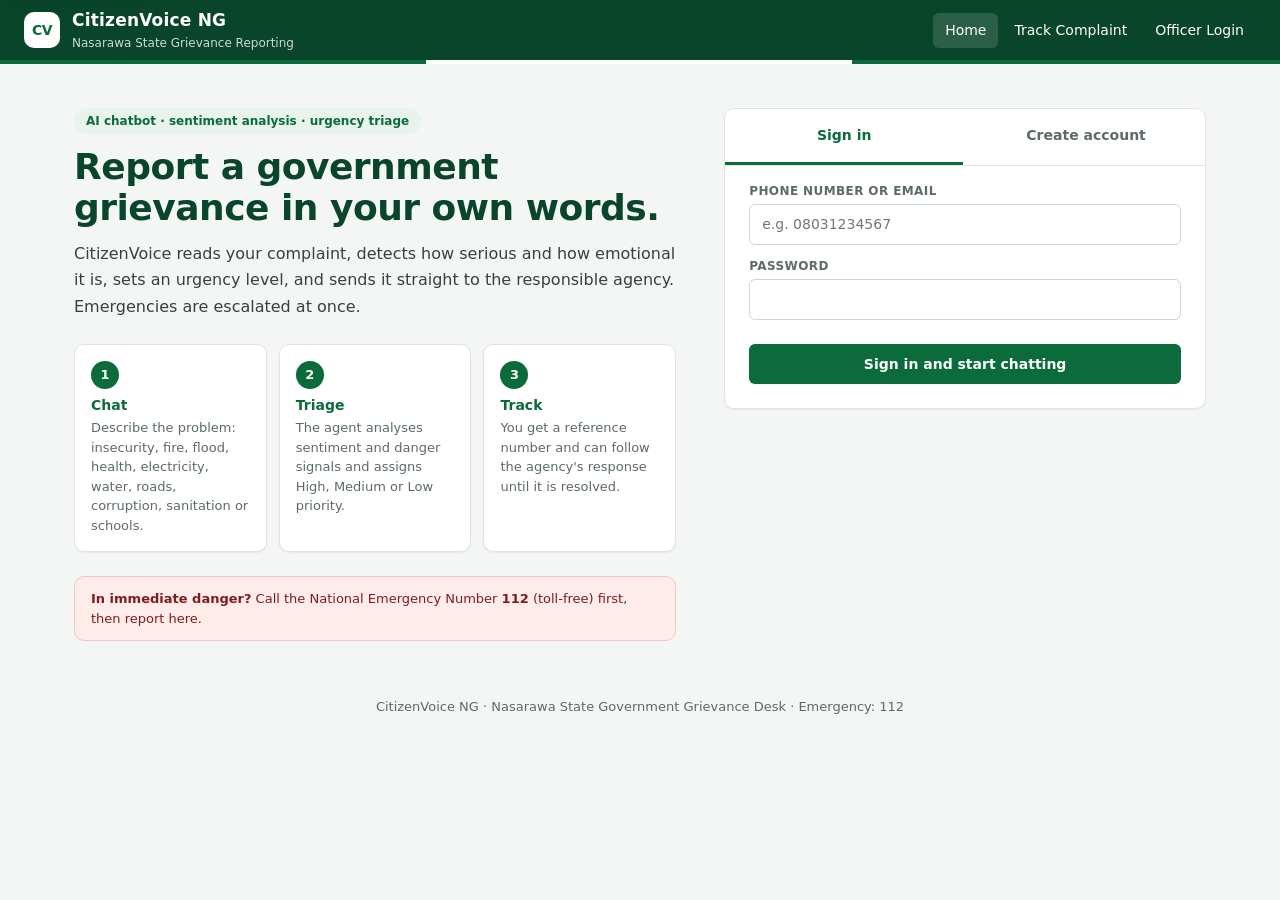
==== static/index.html @ cbf18ff1 "CitizenVoice NG: grievance reporting bot with urgency triage FastAPI app with a perceive-decide-act " ====
<!DOCTYPE html>
<html lang="en">
<head>
  <meta charset="utf-8">
  <meta name="viewport" content="width=device-width, initial-scale=1">
  <meta name="description" content="Report a government grievance in Nasarawa State. CitizenVoice analyses your complaint, sets its priority and routes it to the responsible agency.">
  <title>CitizenVoice NG · Report a Government Grievance</title>
  <link rel="icon" href="/static/img/favicon.svg" type="image/svg+xml">
  <link rel="stylesheet" href="/static/css/base.css">
  <link rel="stylesheet" href="/static/css/home.css">
  <script type="module" src="/static/js/home.js"></script>
</head>
<body>
  <a class="skip-link" href="#main">Skip to content</a>

  <header class="topbar">
    <a class="brand" href="/">
      <span class="brand__logo" aria-hidden="true">CV</span>
      <span>
        <span class="brand__name">CitizenVoice NG</span>
        <span class="brand__tag">Nasarawa State Grievance Reporting</span>
      </span>
    </a>
    <nav class="nav" aria-label="Main">
      <a class="nav__link is-active" href="/" aria-current="page">Home</a>
      <a class="nav__link" href="/track">Track Complaint</a>
      <a class="nav__link" href="/admin">Officer Login</a>
    </nav>
  </header>

  <main id="main" class="container hero">
    <section class="hero__intro" aria-labelledby="hero-title">
      <span class="badge">AI chatbot · sentiment analysis · urgency triage</span>
      <h1 id="hero-title" class="hero__title">Report a government grievance in your own words.</h1>
      <p class="hero__lead">
        CitizenVoice reads your complaint, detects how serious and how emotional it is, sets an
        urgency level, and sends it straight to the responsible agency. Emergencies are escalated at once.
      </p>

      <ol class="steps">
        <li class="step">
          <span class="step__number">1</span>
          <h2 class="step__title">Chat</h2>
          <p class="step__text">Describe the problem: insecurity, fire, flood, health, electricity, water, roads, corruption, sanitation or schools.</p>
        </li>
        <li class="step">
          <span class="step__number">2</span>
          <h2 class="step__title">Triage</h2>
          <p class="step__text">The agent analyses sentiment and danger signals and assigns High, Medium or Low priority.</p>
        </li>
        <li class="step">
          <span class="step__number">3</span>
          <h2 class="step__title">Track</h2>
          <p class="step__text">You get a reference number and can follow the agency's response until it is resolved.</p>
        </li>
      </ol>

      <p class="alert alert--danger hero__emergency">
        <strong>In immediate danger?</strong> Call the National Emergency Number <strong>112</strong>
        (toll-free) first, then report here.
      </p>
    </section>

    <section class="card auth-card" aria-label="Sign in or create an account">
      <p class="alert alert--info auth-card__notice" id="signed-in-notice" hidden>
        You are signed in as <strong data-user-name></strong>.
        <a id="continue-link" href="/chat">Continue</a>
      </p>

      <div class="tabs auth-card__tabs" role="tablist" aria-label="Account">
        <button class="tab is-active" type="button" role="tab" id="tab-login"
                aria-selected="true" aria-controls="panel-login" data-tab="login">Sign in</button>
        <button class="tab" type="button" role="tab" id="tab-register"
                aria-selected="false" aria-controls="panel-register" data-tab="register" tabindex="-1">Create account</button>
      </div>

      <form class="form" id="panel-login" role="tabpanel" aria-labelledby="tab-login">
        <div class="field">
          <label class="field__label" for="login-id">Phone number or email</label>
          <input class="input" id="login-id" name="phone" autocomplete="username" placeholder="e.g. 08031234567" required>
        </div>
        <div class="field">
          <label class="field__label" for="login-password">Password</label>
          <input class="input" id="login-password" name="password" type="password" autocomplete="current-password" required>
        </div>
        <p class="form-error" role="alert" data-error></p>
        <button class="btn btn--primary btn--block" type="submit">Sign in and start chatting</button>
      </form>

      <form class="form" id="panel-register" role="tabpanel" aria-labelledby="tab-register" hidden>
        <div class="field">
          <label class="field__label" for="reg-name">Full name</label>
          <input class="input" id="reg-name" name="full_name" autocomplete="name" placeholder="e.g. Amina Yusuf" required minlength="2" maxlength="80">
        </div>
        <div class="field">
          <label class="field__label" for="reg-phone">Phone number</label>
          <input class="input" id="reg-phone" name="phone" type="tel" inputmode="numeric" autocomplete="tel" placeholder="e.g. 08031234567" required minlength="7" maxlength="20">
        </div>
        <div class="field">
          <label class="field__label" for="reg-email">Email <span class="muted">(optional)</span></label>
          <input class="input" id="reg-email" name="email" type="email" autocomplete="email">
        </div>
        <div class="field">
          <label class="field__label" for="reg-lga">Local Government Area</label>
          <select class="select" id="reg-lga" name="lga" required>
            <option value="" disabled selected>Loading…</option>
          </select>
        </div>
        <div class="field">
          <label class="field__label" for="reg-password">Password</label>
          <input class="input" id="reg-password" name="password" type="password" autocomplete="new-password" required minlength="6">
        </div>
        <p class="form-error" role="alert" data-error></p>
        <button class="btn btn--primary btn--block" type="submit">Create account</button>
      </form>
    </section>
  </main>

  <footer class="footer">
    CitizenVoice NG · Nasarawa State Government Grievance Desk · Emergency: 112
  </footer>
</body>
</html>
---- static/css/base.css ----
/* ==========================================================================
   CitizenVoice NG - shared design system
   Tokens, base elements, layout primitives and reusable components.
   Page-specific rules live in home.css, chat.css, track.css and admin.css.
   ========================================================================== */

/* ---------- Design tokens ---------- */
:root {
  color-scheme: light;

  /* brand */
  --green-900: #06331f;
  --green-800: #08452a;
  --green-700: #0b6b3a;
  --green-600: #12804a;
  --green-100: #d3eadb;
  --green-50: #e8f3ec;

  /* neutrals */
  --ink: #17201b;
  --ink-soft: #34423a;
  --muted: #5d6b63;
  --line: #dfe5e1;
  --line-soft: #eef1ef;
  --bg: #f4f6f5;
  --surface: #ffffff;
  --surface-alt: #fafbfa;

  /* status */
  --danger: #c62828;
  --danger-bg: #fdecea;
  --danger-line: #f3c4c0;
  --danger-ink: #7f1d1d;
  --warning: #b26a00;
  --warning-bg: #fff4e0;
  --success: #2e7d32;
  --success-bg: #e8f5e9;
  --info: #1565c0;
  --info-bg: #e3f2fd;

  /* data colours (also read by admin.js for charts) */
  --c-high: #c62828;
  --c-medium: #e0a000;
  --c-low: #2e7d32;
  --c-negative: #c4512a;
  --c-neutral: #78909c;
  --c-positive: #1e88e5;
  --c-bar: var(--green-700);
  --c-bar-alt: #3d7a59;

  /* shape and depth */
  --radius-sm: 6px;
  --radius: 10px;
  --radius-lg: 14px;
  --radius-pill: 999px;
  --shadow-sm: 0 1px 2px rgba(16, 24, 20, 0.06);
  --shadow: 0 4px 16px rgba(16, 24, 20, 0.08);
  --shadow-lg: 0 16px 48px rgba(16, 24, 20, 0.2);

  /* type and spacing */
  --font: system-ui, -apple-system, "Segoe UI", Roboto, "Helvetica Neue", Arial, sans-serif;
  --fs-xs: 0.75rem;
  --fs-sm: 0.8125rem;
  --fs-base: 0.875rem;
  --fs-md: 1rem;
  --fs-lg: 1.25rem;
  --fs-xl: 1.75rem;
  --space-1: 4px;
  --space-2: 8px;
  --space-3: 12px;
  --space-4: 16px;
  --space-5: 24px;
  --space-6: 32px;
  --space-7: 48px;

  --topbar-h: 60px;
  --focus: 0 0 0 3px rgba(11, 107, 58, 0.35);
}

/* ---------- Base ---------- */
*,
*::before,
*::after {
  box-sizing: border-box;
}

html {
  -webkit-text-size-adjust: 100%;
}

body {
  margin: 0;
  min-height: 100vh;
  font-family: var(--font);
  font-size: var(--fs-base);
  line-height: 1.5;
  color: var(--ink);
  background: var(--bg);
  -webkit-font-smoothing: antialiased;
}

h1,
h2,
h3,
h4 {
  margin: 0;
  line-height: 1.25;
  color: var(--ink);
}

p {
  margin: 0;
}

a {
  color: var(--green-700);
  text-underline-offset: 2px;
}

a:hover {
  color: var(--green-800);
}

button,
input,
select,
textarea {
  font: inherit;
  color: inherit;
}

button {
  cursor: pointer;
}

:focus-visible {
  outline: none;
  box-shadow: var(--focus);
}

[hidden] {
  display: none !important;
}

/* ---------- Utilities ---------- */
.sr-only {
  position: absolute;
  width: 1px;
  height: 1px;
  padding: 0;
  margin: -1px;
  overflow: hidden;
  clip: rect(0 0 0 0);
  white-space: nowrap;
  border: 0;
}

.muted {
  color: var(--muted);
}

.small {
  font-size: var(--fs-sm);
}

.nowrap {
  white-space: nowrap;
}

.stack > * + * {
  margin-top: var(--space-3);
}

.skip-link {
  position: absolute;
  left: var(--space-3);
  top: -40px;
  z-index: 100;
  padding: var(--space-2) var(--space-3);
  background: var(--surface);
  border-radius: var(--radius-sm);
  box-shadow: var(--shadow);
}

.skip-link:focus {
  top: var(--space-3);
}

/* ---------- Top bar ---------- */
.topbar {
  position: relative;
  display: flex;
  align-items: center;
  gap: var(--space-4);
  min-height: var(--topbar-h);
  padding: 0 var(--space-5);
  color: #fff;
  background: var(--green-800);
}

/* the green-white-green strip under the bar */
.topbar::after {
  content: "";
  position: absolute;
  left: 0;
  right: 0;
  bottom: -4px;
  height: 4px;
  background: linear-gradient(90deg, var(--green-700) 33.3%, #fff 33.3% 66.6%, var(--green-700) 66.6%);
}

.brand {
  display: flex;
  align-items: center;
  gap: var(--space-3);
  color: inherit;
  text-decoration: none;
}

.brand:hover {
  color: inherit;
}

.brand__logo {
  display: grid;
  place-items: center;
  width: 36px;
  height: 36px;
  border-radius: var(--radius);
  background: #fff;
  color: var(--green-700);
  font-weight: 800;
  letter-spacing: -0.5px;
}

.brand__name {
  display: block;
  font-size: 1.0625rem;
  font-weight: 700;
  letter-spacing: 0.2px;
}

.brand__tag {
  display: block;
  font-size: var(--fs-xs);
  opacity: 0.8;
}

.nav {
  display: flex;
  align-items: center;
  gap: var(--space-1);
  margin-left: auto;
}

.nav__link {
  padding: 7px 12px;
  border: 0;
  border-radius: var(--radius-sm);
  color: #fff;
  background: transparent;
  text-decoration: none;
  transition: background-color 0.15s ease;
}

.nav__link:hover,
.nav__link.is-active {
  color: #fff;
  background: rgba(255, 255, 255, 0.14);
}

.nav__user {
  margin: 0 var(--space-2);
  opacity: 0.85;
  font-size: var(--fs-sm);
}

/* ---------- Layout ---------- */
.container {
  width: 100%;
  max-width: 1180px;
  margin: 0 auto;
  padding: var(--space-6) var(--space-5);
}

.container--narrow {
  max-width: 880px;
}

.grid-2,
.grid-3 {
  display: grid;
  gap: var(--space-4);
}

.grid-2 {
  grid-template-columns: repeat(2, minmax(0, 1fr));
}

.grid-3 {
  grid-template-columns: repeat(3, minmax(0, 1fr));
}

.footer {
  padding: var(--space-5);
  text-align: center;
  font-size: var(--fs-sm);
  color: var(--muted);
}

/* ---------- Card ---------- */
.card {
  background: var(--surface);
  border: 1px solid var(--line);
  border-radius: var(--radius);
  padding: var(--space-5);
  box-shadow: var(--shadow-sm);
}

.card--flush {
  padding: 0;
  overflow: hidden;
}

.card__title {
  margin-bottom: var(--space-3);
  font-size: var(--fs-base);
  font-weight: 700;
}

.card__subtitle {
  font-weight: 400;
  color: var(--muted);
}

.section-title {
  margin: var(--space-5) 0 var(--space-3);
  font-size: var(--fs-md);
}

/* ---------- Buttons ---------- */
.btn {
  display: inline-flex;
  align-items: center;
  justify-content: center;
  gap: var(--space-2);
  min-height: 40px;
  padding: 0 var(--space-4);
  border: 1px solid transparent;
  border-radius: var(--radius-sm);
  font-weight: 600;
  text-decoration: none;
  white-space: nowrap;
  transition: background-color 0.15s ease, border-color 0.15s ease, opacity 0.15s ease;
}

.btn--primary {
  color: #fff;
  background: var(--green-700);
}

.btn--primary:hover {
  color: #fff;
  background: var(--green-800);
}

.btn--ghost {
  color: var(--green-700);
  background: var(--surface);
  border-color: var(--green-700);
}

.btn--ghost:hover {
  background: var(--green-50);
}

.btn--block {
  width: 100%;
}

.btn--pill {
  border-radius: var(--radius-pill);
  padding: 0 var(--space-5);
}

.btn:disabled,
.btn[aria-busy="true"] {
  opacity: 0.6;
  cursor: not-allowed;
}

.link-button {
  padding: 0;
  border: 0;
  background: none;
  color: var(--green-700);
  font-weight: 700;
  text-align: left;
}

.link-button:hover {
  text-decoration: underline;
}

/* ---------- Forms ---------- */
.form > * + * {
  margin-top: var(--space-3);
}

.field__label {
  display: block;
  margin-bottom: var(--space-1);
  font-size: var(--fs-xs);
  font-weight: 600;
  color: var(--muted);
  text-transform: uppercase;
  letter-spacing: 0.4px;
}

.input,
.select,
.textarea {
  width: 100%;
  min-height: 40px;
  padding: 9px 12px;
  border: 1px solid #cfd8d3;
  border-radius: var(--radius-sm);
  background: var(--surface);
  transition: border-color 0.15s ease, box-shadow 0.15s ease;
}

.input:hover,
.select:hover,
.textarea:hover {
  border-color: #b6c3bb;
}

.input:focus,
.select:focus,
.textarea:focus {
  outline: none;
  border-color: var(--green-700);
  box-shadow: var(--focus);
}

.form-error {
  min-height: 1.25em;
  font-size: var(--fs-sm);
  color: var(--danger);
}

.form-error:empty {
  min-height: 0;
}

/* ---------- Pills and tags ---------- */
.pill {
  display: inline-block;
  padding: 2px 10px;
  border-radius: var(--radius-pill);
  font-size: var(--fs-xs);
  font-weight: 700;
  letter-spacing: 0.2px;
  white-space: nowrap;
  color: var(--ink-soft);
  background: var(--line-soft);
}

.pill--lg {
  padding: 4px 12px;
  font-size: var(--fs-sm);
}

.pill--high { color: var(--danger); background: var(--danger-bg); }
.pill--medium { color: var(--warning); background: var(--warning-bg); }
.pill--low { color: var(--success); background: var(--success-bg); }
.pill--negative { color: #b23c17; background: #fbe9e7; }
.pill--neutral { color: #455a64; background: #eceff1; }
.pill--positive { color: var(--info); background: var(--info-bg); }
.pill--resolved,
.pill--closed { color: var(--success); background: var(--success-bg); }

.tags {
  display: flex;
  flex-wrap: wrap;
  gap: var(--space-1);
}

.tag {
  padding: 1px 8px;
  border-radius: var(--radius-sm);
  font-size: var(--fs-xs);
  color: #b71c1c;
  background: var(--danger-bg);
}

.tag--warn {
  color: #8a5200;
  background: var(--warning-bg);
}

/* ---------- Key / value rows ---------- */
.kv {
  display: flex;
  justify-content: space-between;
  align-items: center;
  gap: var(--space-3);
  padding: 7px 0;
  border-bottom: 1px dashed #e6ebe8;
  font-size: var(--fs-sm);
}

.kv__key {
  color: var(--muted);
}

.kv__value {
  font-weight: 700;
  text-align: right;
}

.label-caps {
  margin: var(--space-3) 0 var(--space-1);
  font-size: var(--fs-xs);
  font-weight: 600;
  color: var(--muted);
  text-transform: uppercase;
  letter-spacing: 0.4px;
}

/* ---------- Alerts and notices ---------- */
.alert {
  padding: var(--space-3) var(--space-4);
  border: 1px solid var(--line);
  border-radius: var(--radius);
  font-size: var(--fs-sm);
  background: var(--surface);
}

.alert--danger {
  color: var(--danger-ink);
  background: var(--danger-bg);
  border-color: var(--danger-line);
}

.alert--info {
  color: var(--green-800);
  background: var(--green-50);
  border-color: var(--green-100);
}

.empty {
  padding: var(--space-4) 0;
  font-size: var(--fs-sm);
  color: var(--muted);
}

/* ---------- Tabs ---------- */
.tabs {
  display: flex;
  gap: var(--space-1);
  border-bottom: 1px solid var(--line);
}

.tab {
  padding: var(--space-3) var(--space-4);
  border: 0;
  border-bottom: 3px solid transparent;
  background: none;
  font-weight: 600;
  color: var(--muted);
  transition: color 0.15s ease, border-color 0.15s ease;
}

.tab:hover {
  color: var(--ink);
}

.tab.is-active {
  color: var(--green-700);
  border-bottom-color: var(--green-700);
}

/* ---------- Tables ---------- */
.table-wrap {
  overflow-x: auto;
}

.table {
  width: 100%;
  border-collapse: collapse;
}

.table th {
  padding: 10px 12px;
  border-bottom: 1px solid var(--line);
  background: var(--surface-alt);
  font-size: var(--fs-xs);
  font-weight: 600;
  color: var(--muted);
  text-align: left;
  text-transform: uppercase;
  letter-spacing: 0.4px;
  white-space: nowrap;
}

.table td {
  padding: 10px 12px;
  border-bottom: 1px solid var(--line-soft);
  vertical-align: top;
}

.table tbody tr:last-child td {
  border-bottom: 0;
}

.table .is-highlight td {
  font-weight: 700;
  background: var(--green-50);
}

.table--interactive tbody tr {
  cursor: pointer;
  transition: background-color 0.1s ease;
}

.table--interactive tbody tr:hover,
.table--interactive tbody tr:focus-visible {
  background: #f7faf8;
}

/* ---------- Loading ---------- */
.spinner {
  display: inline-block;
  width: 16px;
  height: 16px;
  border: 2px solid currentColor;
  border-right-color: transparent;
  border-radius: 50%;
  animation: spin 0.7s linear infinite;
  vertical-align: middle;
}

@keyframes spin {
  to { transform: rotate(360deg); }
}

@media (prefers-reduced-motion: reduce) {
  *,
  *::before,
  *::after {
    animation-duration: 0.01ms !important;
    transition-duration: 0.01ms !important;
  }
}

/* ---------- Responsive ---------- */
@media (max-width: 980px) {
  .grid-2,
  .grid-3 {
    grid-template-columns: minmax(0, 1fr);
  }
}

@media (max-width: 640px) {
  .topbar {
    flex-wrap: wrap;
    padding: var(--space-2) var(--space-4);
  }

  .brand__tag,
  .nav__user {
    display: none;
  }

  .nav__link {
    padding: 6px 8px;
  }

  .container {
    padding: var(--space-5) var(--space-4);
  }

  .card {
    padding: var(--space-4);
  }
}
---- static/css/home.css ----
/* ==========================================================================
   Home page: introduction and sign-in / registration card
   ========================================================================== */

.hero {
  display: grid;
  grid-template-columns: minmax(0, 1.25fr) minmax(320px, 1fr);
  gap: var(--space-7);
  align-items: start;
  padding-top: var(--space-7);
}

.badge {
  display: inline-block;
  padding: 4px 12px;
  border-radius: var(--radius-pill);
  font-size: var(--fs-xs);
  font-weight: 700;
  color: var(--green-700);
  background: var(--green-50);
}

.hero__title {
  margin: var(--space-3) 0;
  font-size: clamp(1.75rem, 3.2vw, 2.25rem);
  line-height: 1.15;
  letter-spacing: -0.5px;
  color: var(--green-800);
}

.hero__lead {
  max-width: 60ch;
  font-size: 1rem;
  line-height: 1.65;
  color: var(--ink-soft);
}

.steps {
  display: grid;
  grid-template-columns: repeat(3, minmax(0, 1fr));
  gap: var(--space-3);
  margin: var(--space-5) 0 0;
  padding: 0;
  list-style: none;
}

.step {
  padding: var(--space-4);
  border: 1px solid var(--line);
  border-radius: var(--radius);
  background: var(--surface);
  box-shadow: var(--shadow-sm);
}

.step__number {
  display: grid;
  place-items: center;
  width: 28px;
  height: 28px;
  margin-bottom: var(--space-2);
  border-radius: 50%;
  font-size: var(--fs-sm);
  font-weight: 700;
  color: #fff;
  background: var(--green-700);
}

.step__title {
  margin-bottom: var(--space-1);
  font-size: var(--fs-base);
  color: var(--green-700);
}

.step__text {
  font-size: var(--fs-sm);
  line-height: 1.5;
  color: var(--muted);
}

.hero__emergency {
  margin-top: var(--space-5);
}

.auth-card {
  padding-top: 0;
}

.auth-card__tabs {
  margin: 0 calc(-1 * var(--space-5)) var(--space-4);
}

.auth-card__tabs .tab {
  flex: 1;
  padding: var(--space-4);
}

.auth-card__notice {
  margin: var(--space-4) 0 0;
}

@media (max-width: 980px) {
  .hero {
    grid-template-columns: minmax(0, 1fr);
    gap: var(--space-5);
    padding-top: var(--space-5);
  }
}

@media (max-width: 640px) {
  .steps {
    grid-template-columns: minmax(0, 1fr);
  }

  .auth-card__tabs {
    margin: 0 calc(-1 * var(--space-4)) var(--space-4);
  }
}
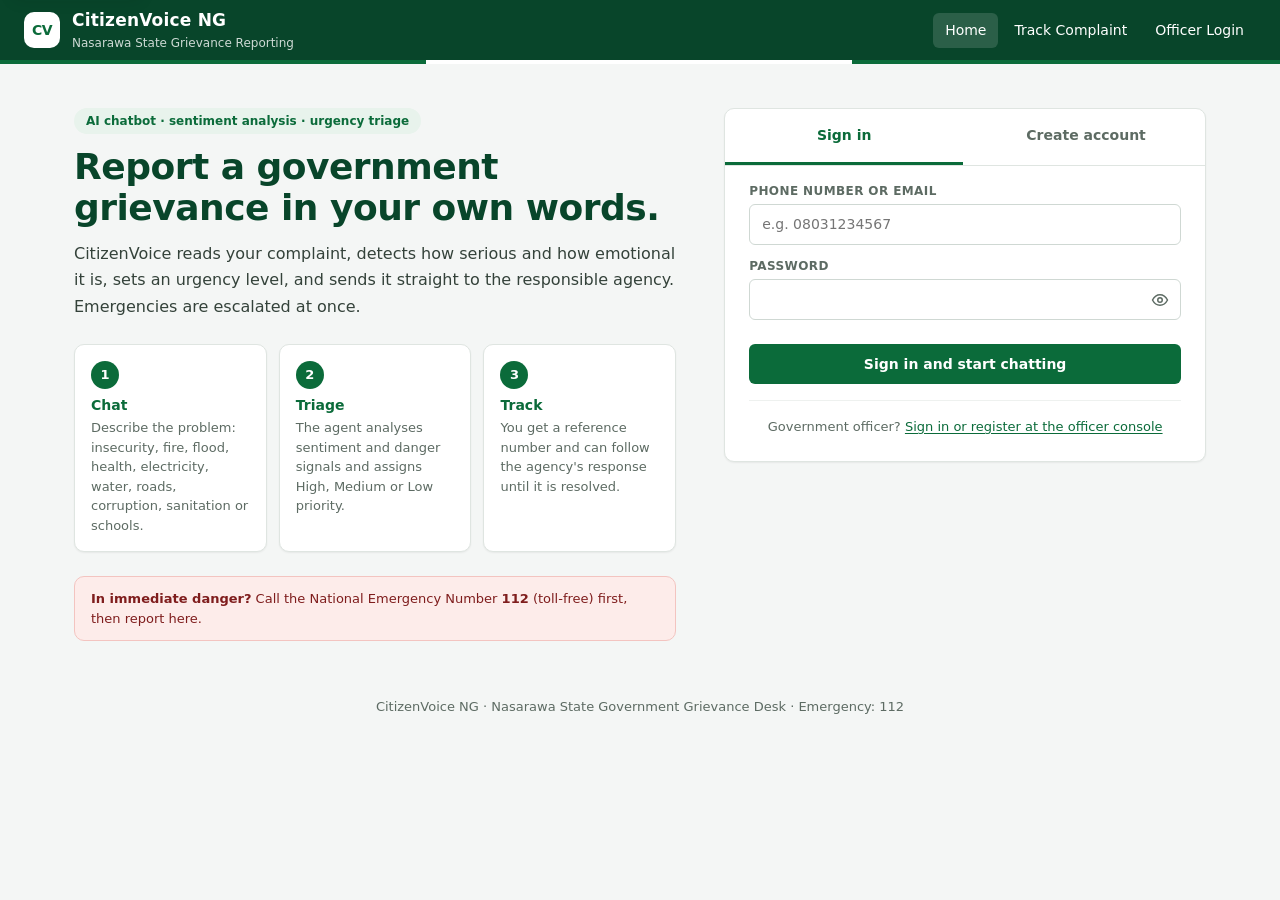
==== commit 5507ce96: "Officer self-registration with super-admin approval; password eye toggle No officer account is creat" ====
--- a/static/index.html
+++ b/static/index.html
@@ -109,10 +109,17 @@
         <div class="field">
           <label class="field__label" for="reg-password">Password</label>
           <input class="input" id="reg-password" name="password" type="password" autocomplete="new-password" required minlength="6">
+          <p class="field__hint">At least 6 characters.</p>
+        </div>
+        <div class="field">
+          <label class="field__label" for="reg-confirm">Confirm password</label>
+          <input class="input" id="reg-confirm" name="confirm" type="password" autocomplete="new-password" required minlength="6">
         </div>
         <p class="form-error" role="alert" data-error></p>
         <button class="btn btn--primary btn--block" type="submit">Create account</button>
       </form>
+
+      <p class="auth-card__footer">Government officer? <a href="/admin">Sign in or register at the officer console</a></p>
     </section>
   </main>
 
--- a/static/css/base.css
+++ b/static/css/base.css
@@ -443,6 +443,50 @@
   box-shadow: var(--focus);
 }
 
+/* password input with a show / hide (eye) button inside it */
+.password-field {
+  position: relative;
+}
+
+.password-field .input {
+  padding-right: 44px;
+}
+
+.password-toggle {
+  position: absolute;
+  top: 50%;
+  right: 4px;
+  display: grid;
+  place-items: center;
+  width: 34px;
+  height: 34px;
+  border: 0;
+  border-radius: var(--radius-sm);
+  color: var(--muted);
+  background: transparent;
+  transform: translateY(-50%);
+  transition: color 0.15s ease, background-color 0.15s ease;
+}
+
+.password-toggle:hover {
+  color: var(--green-700);
+  background: var(--green-50);
+}
+
+.password-toggle[aria-pressed="true"] {
+  color: var(--green-700);
+}
+
+.field__hint {
+  margin-top: var(--space-1);
+  font-size: var(--fs-xs);
+  color: var(--muted);
+}
+
+.form-success {
+  font-size: var(--fs-sm);
+}
+
 .form-error {
   min-height: 1.25em;
   font-size: var(--fs-sm);
@@ -581,6 +625,39 @@
   border-bottom-color: var(--green-700);
 }
 
+/* ---------- Sign-in / registration card (citizen and officer pages) ---------- */
+.auth-card {
+  padding-top: 0;
+}
+
+.auth-card__tabs {
+  margin: 0 calc(-1 * var(--space-5)) var(--space-4);
+}
+
+.auth-card__tabs .tab {
+  flex: 1;
+  padding: var(--space-4);
+}
+
+.auth-card__footer {
+  margin-top: var(--space-4);
+  padding-top: var(--space-4);
+  border-top: 1px solid var(--line-soft);
+  font-size: var(--fs-sm);
+  text-align: center;
+  color: var(--muted);
+}
+
+.auth-card__notice {
+  margin: var(--space-4) 0 0;
+}
+
+@media (max-width: 640px) {
+  .auth-card__tabs {
+    margin: 0 calc(-1 * var(--space-4)) var(--space-4);
+  }
+}
+
 /* ---------- Tables ---------- */
 .table-wrap {
   overflow-x: auto;
--- a/static/css/home.css
+++ b/static/css/home.css
@@ -81,23 +81,6 @@
   margin-top: var(--space-5);
 }
 
-.auth-card {
-  padding-top: 0;
-}
-
-.auth-card__tabs {
-  margin: 0 calc(-1 * var(--space-5)) var(--space-4);
-}
-
-.auth-card__tabs .tab {
-  flex: 1;
-  padding: var(--space-4);
-}
-
-.auth-card__notice {
-  margin: var(--space-4) 0 0;
-}
-
 @media (max-width: 980px) {
   .hero {
     grid-template-columns: minmax(0, 1fr);
@@ -110,8 +93,4 @@
   .steps {
     grid-template-columns: minmax(0, 1fr);
   }
-
-  .auth-card__tabs {
-    margin: 0 calc(-1 * var(--space-4)) var(--space-4);
-  }
 }
